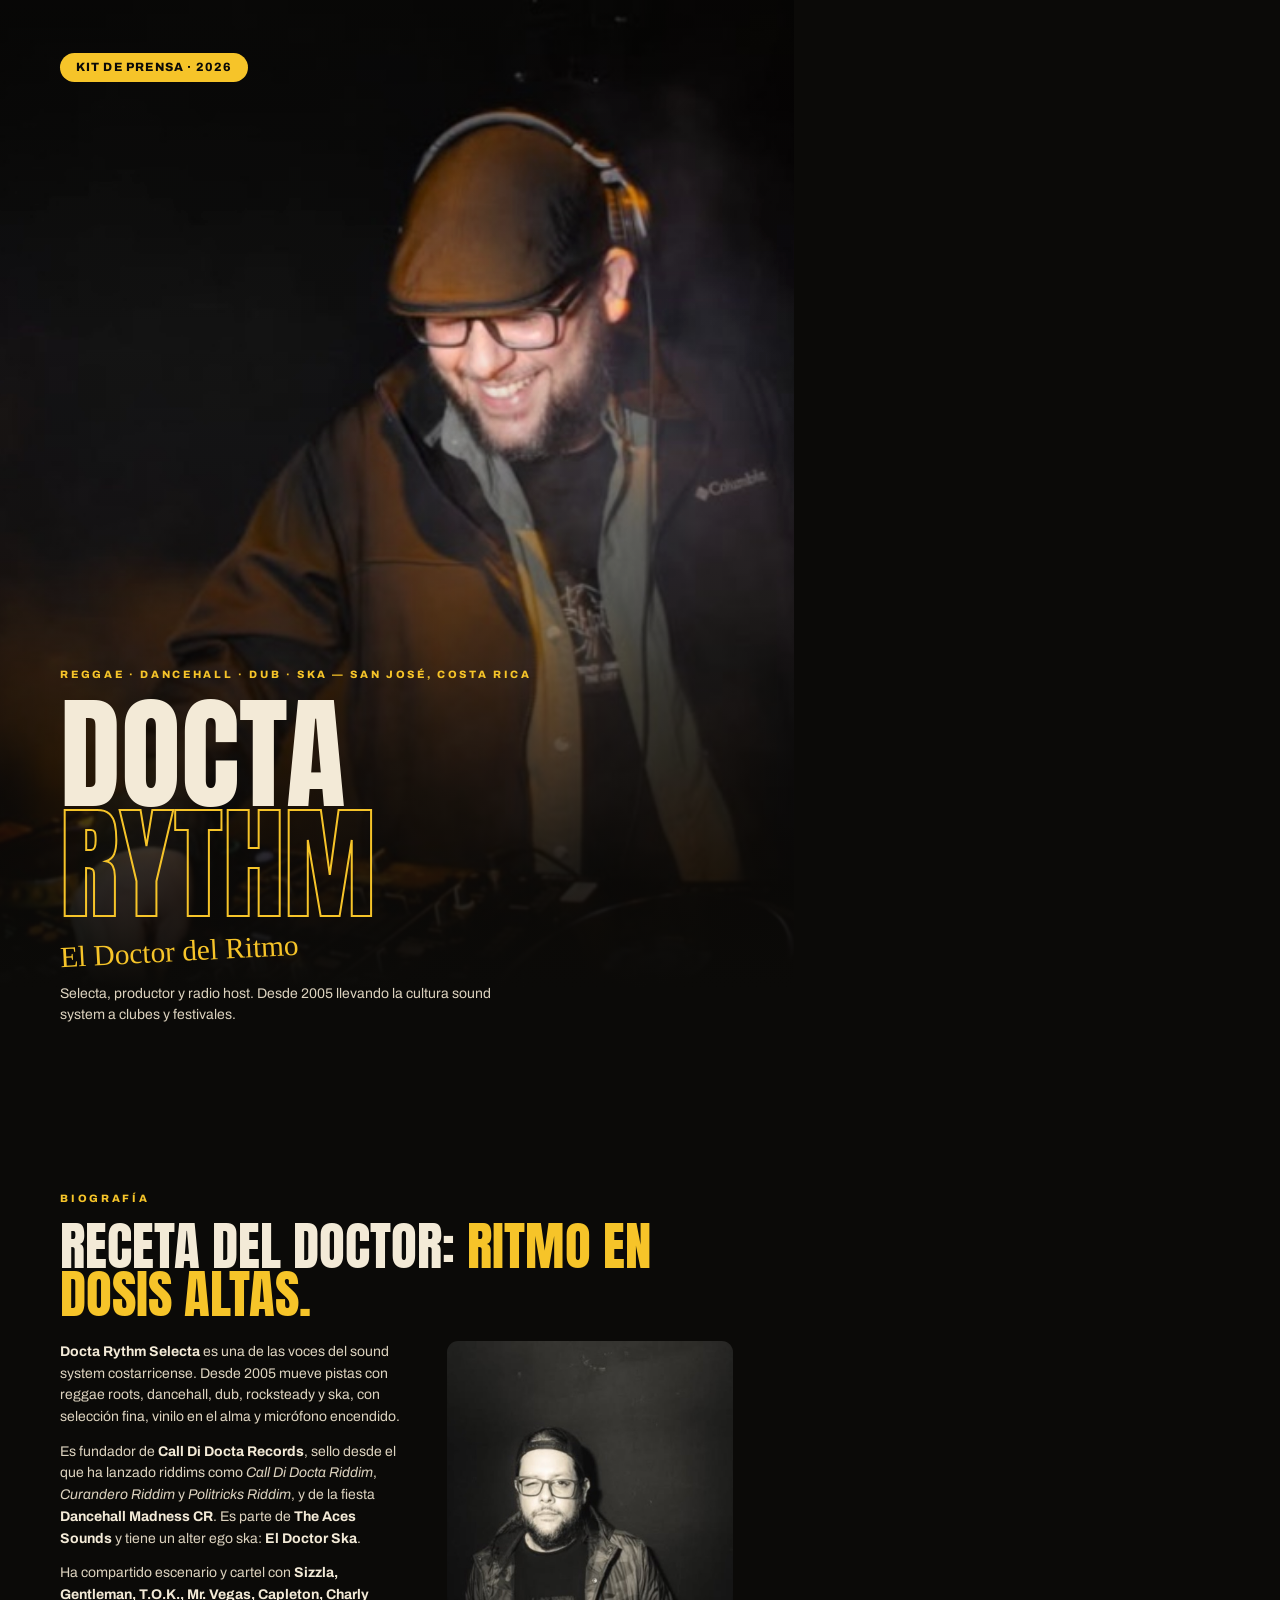
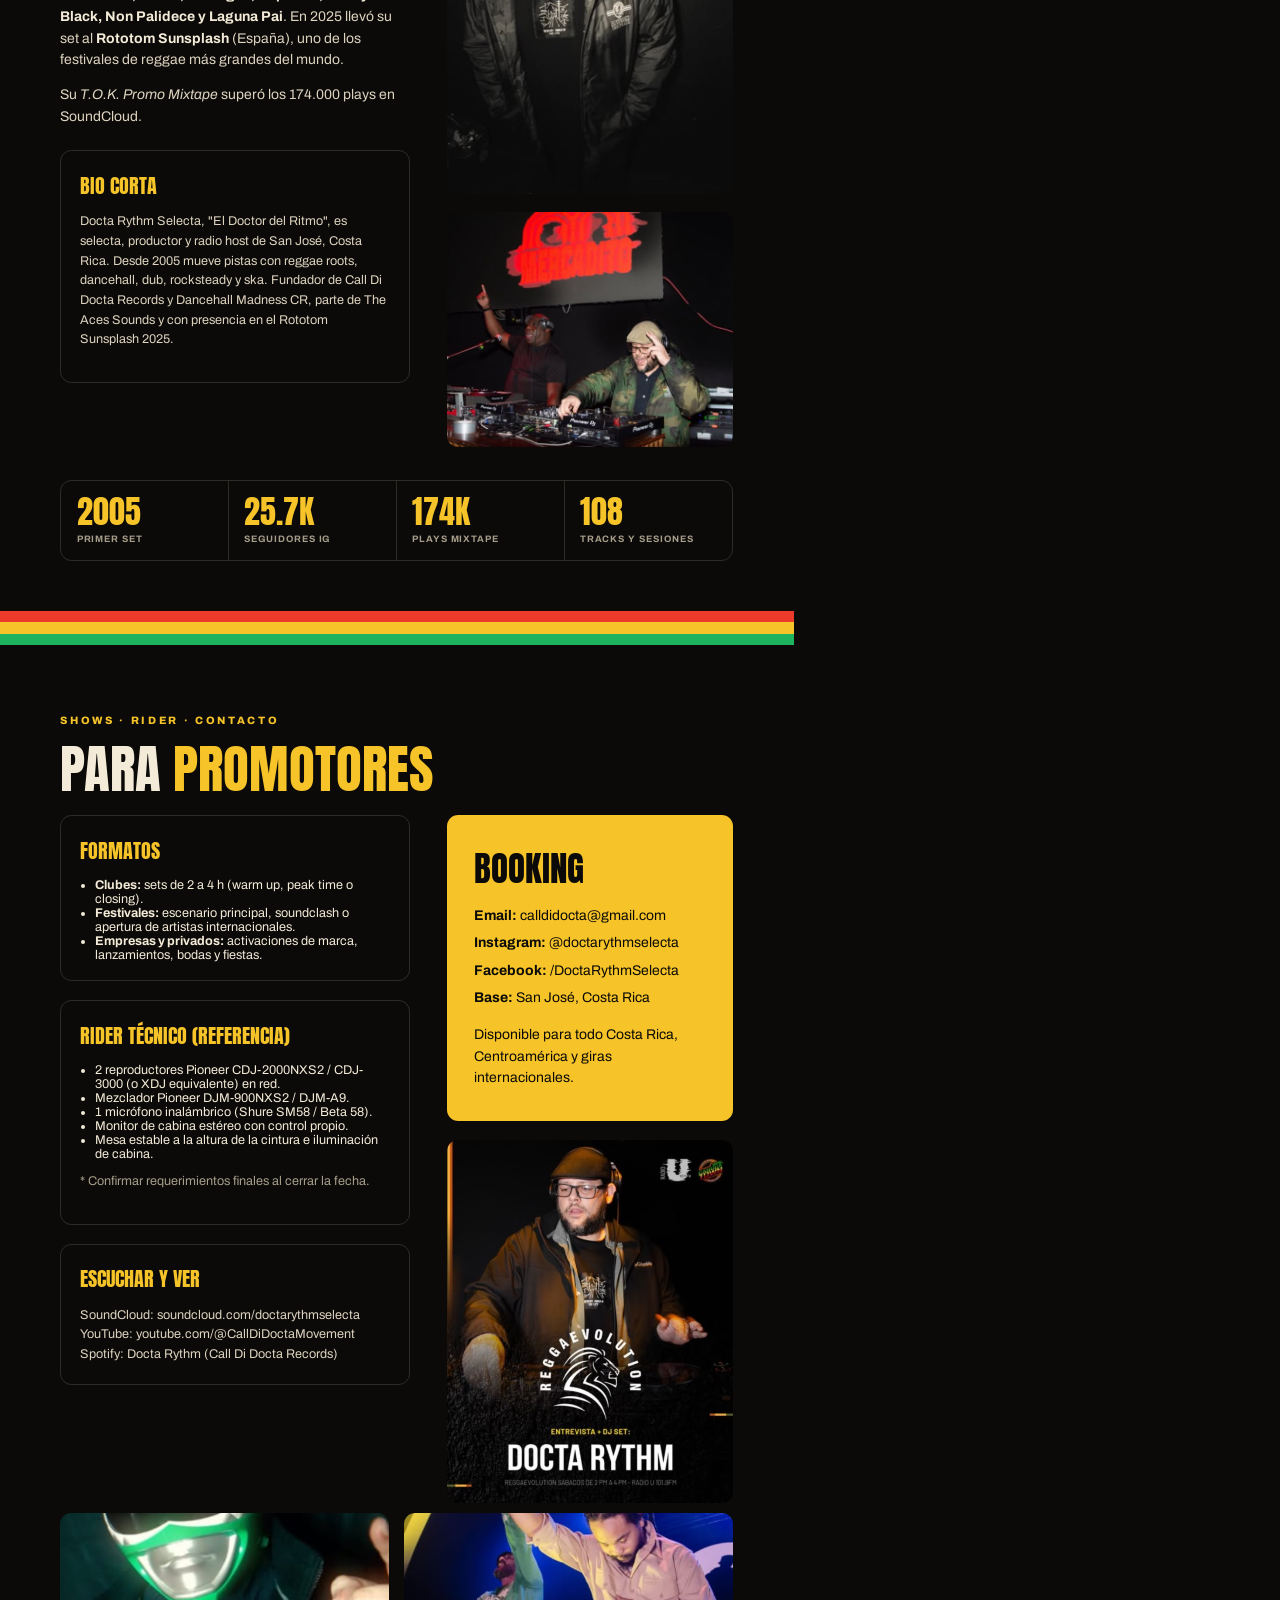
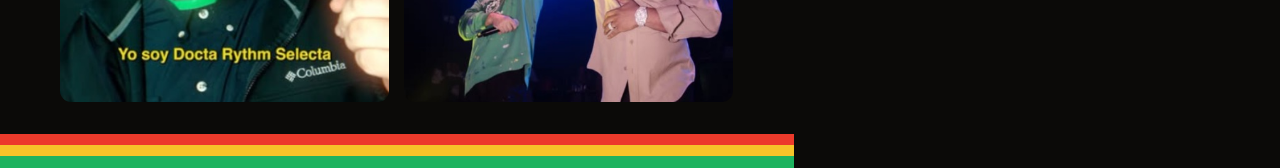
==== assets/press/presskit.html @ f3df2a55 "Sitio web Docta Rythm Selecta Landing para contrataciones: hero animado, bio, reproductor SoundCloud" ====
<!doctype html>
<html lang="es">
<head>
<meta charset="utf-8">
<title>Docta Rythm Selecta — Kit de prensa 2026</title>
<link href="https://fonts.googleapis.com/css2?family=Anton&family=Archivo:wdth,wght@62..125,400..900&family=Permanent+Marker&display=swap" rel="stylesheet">
<style>
  @page { size: A4; margin: 0; }
  :root { --ink:#0b0a08; --bone:#f3ead7; --gold:#f6c429; --green:#1db35f; --red:#ec3a2b; --muted:#a69d8a; }
  * { box-sizing: border-box; }
  body { margin: 0; font-family: "Archivo", sans-serif; color: var(--bone); background: var(--ink); -webkit-print-color-adjust: exact; print-color-adjust: exact; }
  .page { width: 210mm; height: 297mm; position: relative; overflow: hidden; page-break-after: always; background: var(--ink); }
  .stripes { position: absolute; left: 0; right: 0; bottom: 0; }
  .stripes i { display: block; height: 3mm; }
  .stripes i:nth-child(1){background:var(--red)} .stripes i:nth-child(2){background:var(--gold)} .stripes i:nth-child(3){background:var(--green)}
  h1, h2, .big { font-family: "Anton", sans-serif; font-weight: 400; text-transform: uppercase; margin: 0; line-height: .9; }
  .eyebrow { font-weight: 800; font-size: 8pt; letter-spacing: .25em; text-transform: uppercase; color: var(--gold); margin: 0 0 4mm; }
  .hand { font-family: "Permanent Marker", cursive; color: var(--gold); }
  p { font-size: 10.5pt; line-height: 1.55; color: #ddd3bf; margin: 0 0 3.5mm; }
  b, strong { color: var(--bone); }

  /* cover */
  .cover img { position: absolute; inset: 0; width: 100%; height: 100%; object-fit: cover; filter: contrast(1.05); }
  .cover::after { content: ""; position: absolute; inset: 0; background: linear-gradient(180deg, rgba(11,10,8,.5) 0%, rgba(11,10,8,0) 30%, rgba(11,10,8,.6) 62%, var(--ink) 88%); }
  .cover .txt { position: absolute; left: 16mm; right: 16mm; bottom: 22mm; z-index: 2; }
  .cover h1 { font-size: 92pt; }
  .cover h1 span { display: block; color: transparent; -webkit-text-stroke: 1.5pt var(--gold); }
  .cover .hand { font-size: 22pt; transform: rotate(-3deg); display: inline-block; margin: 4mm 0; }
  .cover .tag { position: absolute; top: 14mm; left: 16mm; z-index: 2; background: var(--gold); color: var(--ink); font-weight: 800; font-size: 9pt; padding: 2mm 4mm; border-radius: 20mm; letter-spacing: .1em; }

  .pad { padding: 18mm 16mm 22mm; }
  .grid2 { display: grid; grid-template-columns: 1.1fr .9fr; gap: 10mm; }
  .photo { width: 100%; border-radius: 3mm; object-fit: cover; }
  h2 { font-size: 40pt; margin-bottom: 6mm; }
  h2 em { font-style: normal; color: var(--gold); }
  .stats { display: grid; grid-template-columns: repeat(4, 1fr); gap: 0; border: .3mm solid rgba(243,234,215,.15); border-radius: 3mm; margin: 8mm 0; }
  .stats div { padding: 4mm; border-right: .3mm solid rgba(243,234,215,.15); }
  .stats div:last-child { border: 0; }
  .stats b { display: block; font-family: "Anton"; font-weight: 400; font-size: 24pt; color: var(--gold); line-height: 1; }
  .stats span { font-size: 7pt; text-transform: uppercase; letter-spacing: .1em; color: var(--muted); font-weight: 700; }
  .list { columns: 2; font-size: 10pt; padding-left: 4mm; margin: 0; }
  .list li { margin-bottom: 1.6mm; }
  .box { border: .3mm solid rgba(243,234,215,.15); border-radius: 3mm; padding: 5mm; margin-bottom: 5mm; }
  .box h3 { font-family: "Anton"; font-weight: 400; text-transform: uppercase; font-size: 15pt; margin: 0 0 3mm; color: var(--gold); }
  .box p, .box li { font-size: 9.5pt; }
  .box ul { margin: 0; padding-left: 4mm; }
  .contact { background: var(--gold); color: var(--ink); border-radius: 3mm; padding: 7mm; }
  .contact h3 { color: var(--ink); font-family: "Anton"; font-weight: 400; font-size: 26pt; text-transform: uppercase; margin: 0 0 3mm; }
  .contact p { color: var(--ink); margin: 0 0 1.5mm; font-size: 10.5pt; }
  .contact b { color: var(--ink); }
  .note { font-size: 7.5pt; color: var(--muted); }
  .photos3 { display: grid; grid-template-columns: repeat(2, 1fr); gap: 4mm; margin-top: 2mm; }
  .photos3 img { width: 100%; height: 50mm; object-fit: cover; border-radius: 3mm; }
</style>
</head>
<body>

<!-- 1. Portada -->
<section class="page cover">
  <img src="../img/decks-smile.jpg" alt="">
  <span class="tag">KIT DE PRENSA · 2026</span>
  <div class="txt">
    <p class="eyebrow">Reggae · Dancehall · Dub · Ska — San José, Costa Rica</p>
    <h1>Docta<span>Rythm</span></h1>
    <div class="hand">El Doctor del Ritmo</div>
    <p style="max-width:120mm">Selecta, productor y radio host. Desde 2005 llevando la cultura sound system a clubes y festivales.</p>
  </div>
  <div class="stripes"><i></i><i></i><i></i></div>
</section>

<!-- 2. Bio -->
<section class="page">
  <div class="pad">
    <p class="eyebrow">Biografía</p>
    <h2>Receta del doctor: <em>ritmo en dosis altas.</em></h2>
    <div class="grid2">
      <div>
        <p><strong>Docta Rythm Selecta</strong> es una de las voces del sound system costarricense. Desde 2005 mueve pistas con reggae roots, dancehall, dub, rocksteady y ska, con selección fina, vinilo en el alma y micrófono encendido.</p>
        <p>Es fundador de <strong>Call Di Docta Records</strong>, sello desde el que ha lanzado riddims como <em>Call Di Docta Riddim</em>, <em>Curandero Riddim</em> y <em>Politricks Riddim</em>, y de la fiesta <strong>Dancehall Madness CR</strong>. Es parte de <strong>The Aces Sounds</strong> y tiene un alter ego ska: <strong>El Doctor Ska</strong>.</p>
        <p>Ha compartido escenario y cartel con <strong>Sizzla, Gentleman, T.O.K., Mr. Vegas, Capleton, Charly Black, Non Palidece y Laguna Pai</strong>. En 2025 llevó su set al <strong>Rototom Sunsplash</strong> (España), uno de los festivales de reggae más grandes del mundo.</p>
        <p>Su <em>T.O.K. Promo Mixtape</em> superó los 174.000 plays en SoundCloud.</p>
        <div class="box" style="margin-top:6mm">
          <h3>Bio corta</h3>
          <p>Docta Rythm Selecta, "El Doctor del Ritmo", es selecta, productor y radio host de San José, Costa Rica. Desde 2005 mueve pistas con reggae roots, dancehall, dub, rocksteady y ska. Fundador de Call Di Docta Records y Dancehall Madness CR, parte de The Aces Sounds y con presencia en el Rototom Sunsplash 2025.</p>
        </div>
      </div>
      <div>
        <img class="photo" src="../img/portrait-bw.jpg" alt="" style="height:120mm">
        <img class="photo" src="../img/booth-mercadito.jpg" alt="" style="height:62mm;margin-top:4mm">
      </div>
    </div>
    <div class="stats">
      <div><b>2005</b><span>Primer set</span></div>
      <div><b>25.7K</b><span>Seguidores IG</span></div>
      <div><b>174K</b><span>Plays mixtape</span></div>
      <div><b>108</b><span>Tracks y sesiones</span></div>
    </div>
  </div>
  <div class="stripes"><i></i><i></i><i></i></div>
</section>

<!-- 3. Info técnica y contacto -->
<section class="page">
  <div class="pad">
    <p class="eyebrow">Shows · Rider · Contacto</p>
    <h2>Para <em>promotores</em></h2>
    <div class="grid2">
      <div>
        <div class="box">
          <h3>Formatos</h3>
          <ul>
            <li><b>Clubes:</b> sets de 2 a 4 h (warm up, peak time o closing).</li>
            <li><b>Festivales:</b> escenario principal, soundclash o apertura de artistas internacionales.</li>
            <li><b>Empresas y privados:</b> activaciones de marca, lanzamientos, bodas y fiestas.</li>
          </ul>
        </div>
        <div class="box">
          <h3>Rider técnico (referencia)</h3>
          <ul>
            <li>2 reproductores Pioneer CDJ-2000NXS2 / CDJ-3000 (o XDJ equivalente) en red.</li>
            <li>Mezclador Pioneer DJM-900NXS2 / DJM-A9.</li>
            <li>1 micrófono inalámbrico (Shure SM58 / Beta 58).</li>
            <li>Monitor de cabina estéreo con control propio.</li>
            <li>Mesa estable a la altura de la cintura e iluminación de cabina.</li>
          </ul>
          <p class="note" style="margin-top:3mm">* Confirmar requerimientos finales al cerrar la fecha.</p>
        </div>
        <div class="box">
          <h3>Escuchar y ver</h3>
          <p style="margin:0">SoundCloud: soundcloud.com/doctarythmselecta<br>YouTube: youtube.com/@CallDiDoctaMovement<br>Spotify: Docta Rythm (Call Di Docta Records)</p>
        </div>
      </div>
      <div>
        <div class="contact">
          <h3>Booking</h3>
          <p><b>Email:</b> calldidocta@gmail.com</p>
          <p><b>Instagram:</b> @doctarythmselecta</p>
          <p><b>Facebook:</b> /DoctaRythmSelecta</p>
          <p><b>Base:</b> San José, Costa Rica</p>
          <p style="margin-top:4mm">Disponible para todo Costa Rica, Centroamérica y giras internacionales.</p>
        </div>
        <img class="photo" src="../img/reggaevolution.jpg" alt="" style="height:96mm;margin-top:5mm">
      </div>
    </div>
    <div class="photos3">
      <img src="../img/green-ranger.jpg" alt="">
      <img src="../img/stage-live.jpg" alt="">
    </div>
  </div>
  <div class="stripes"><i></i><i></i><i></i></div>
</section>
</body>
</html>
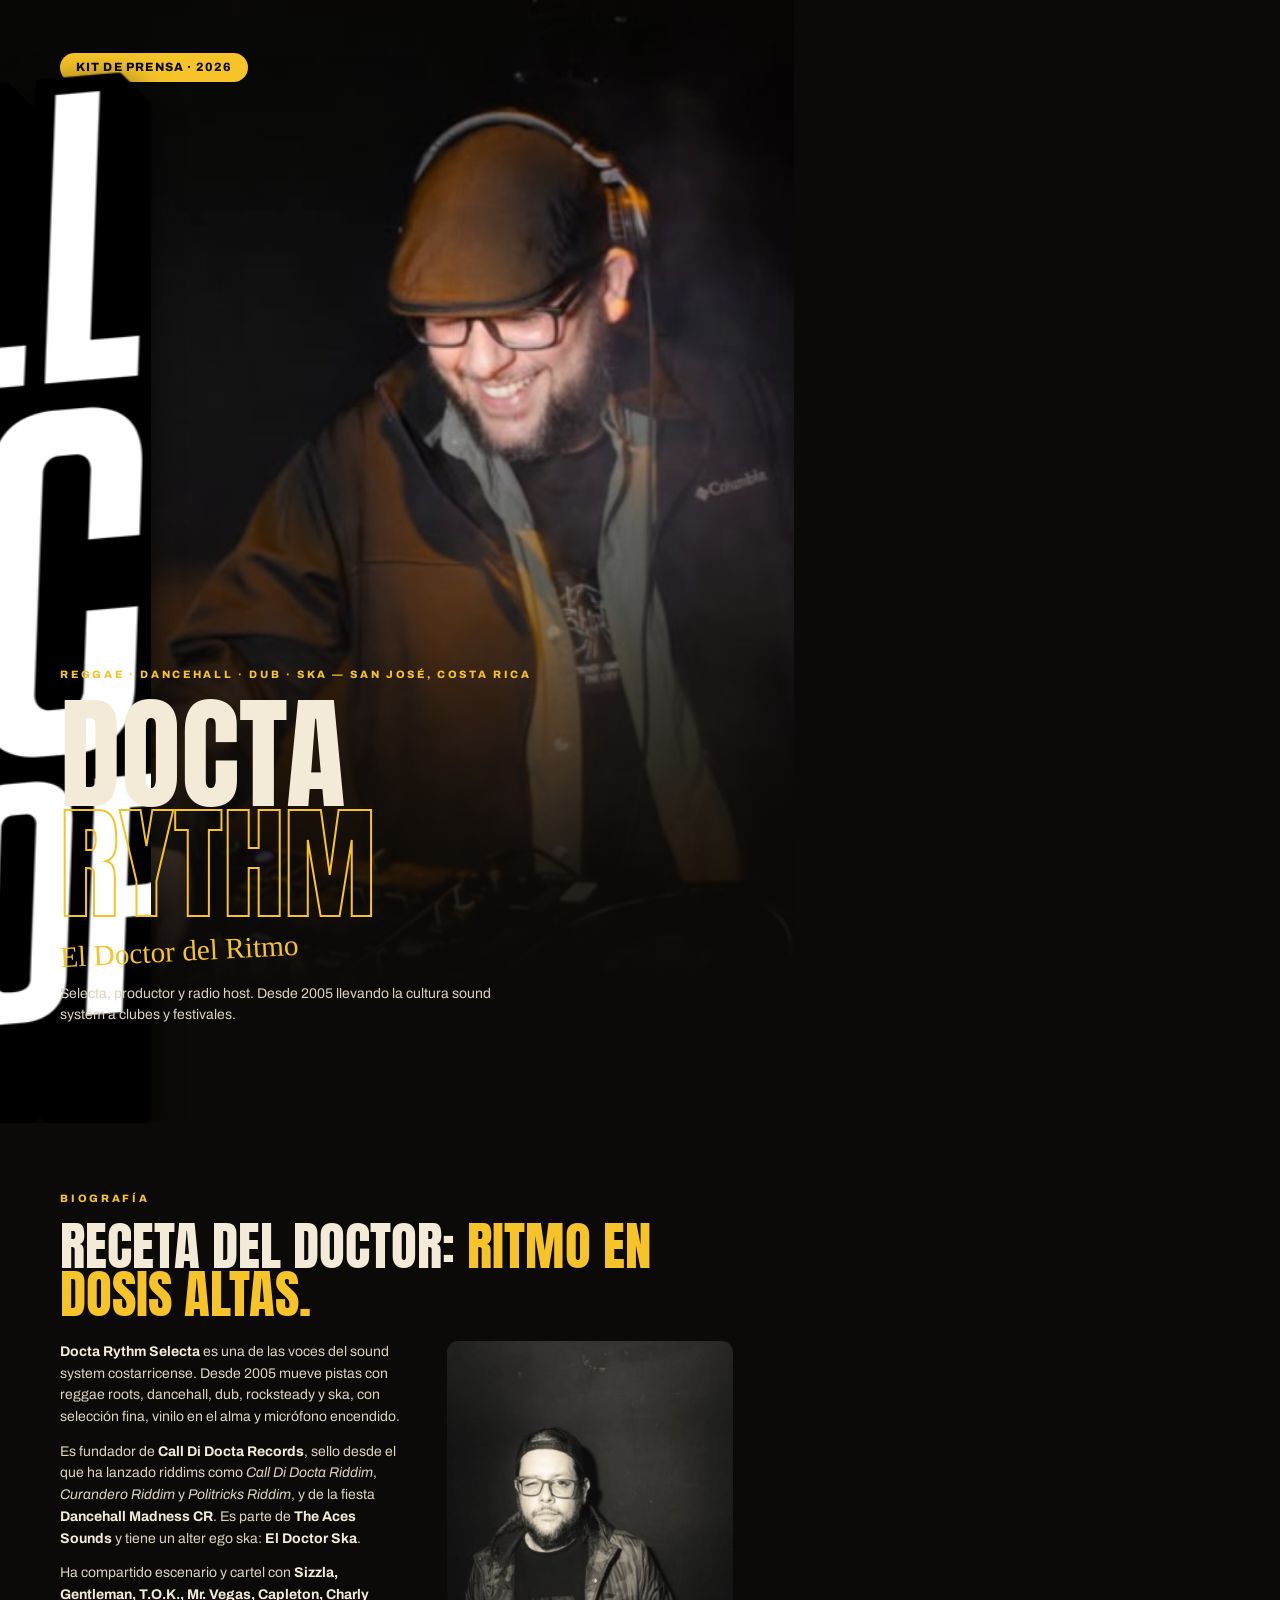
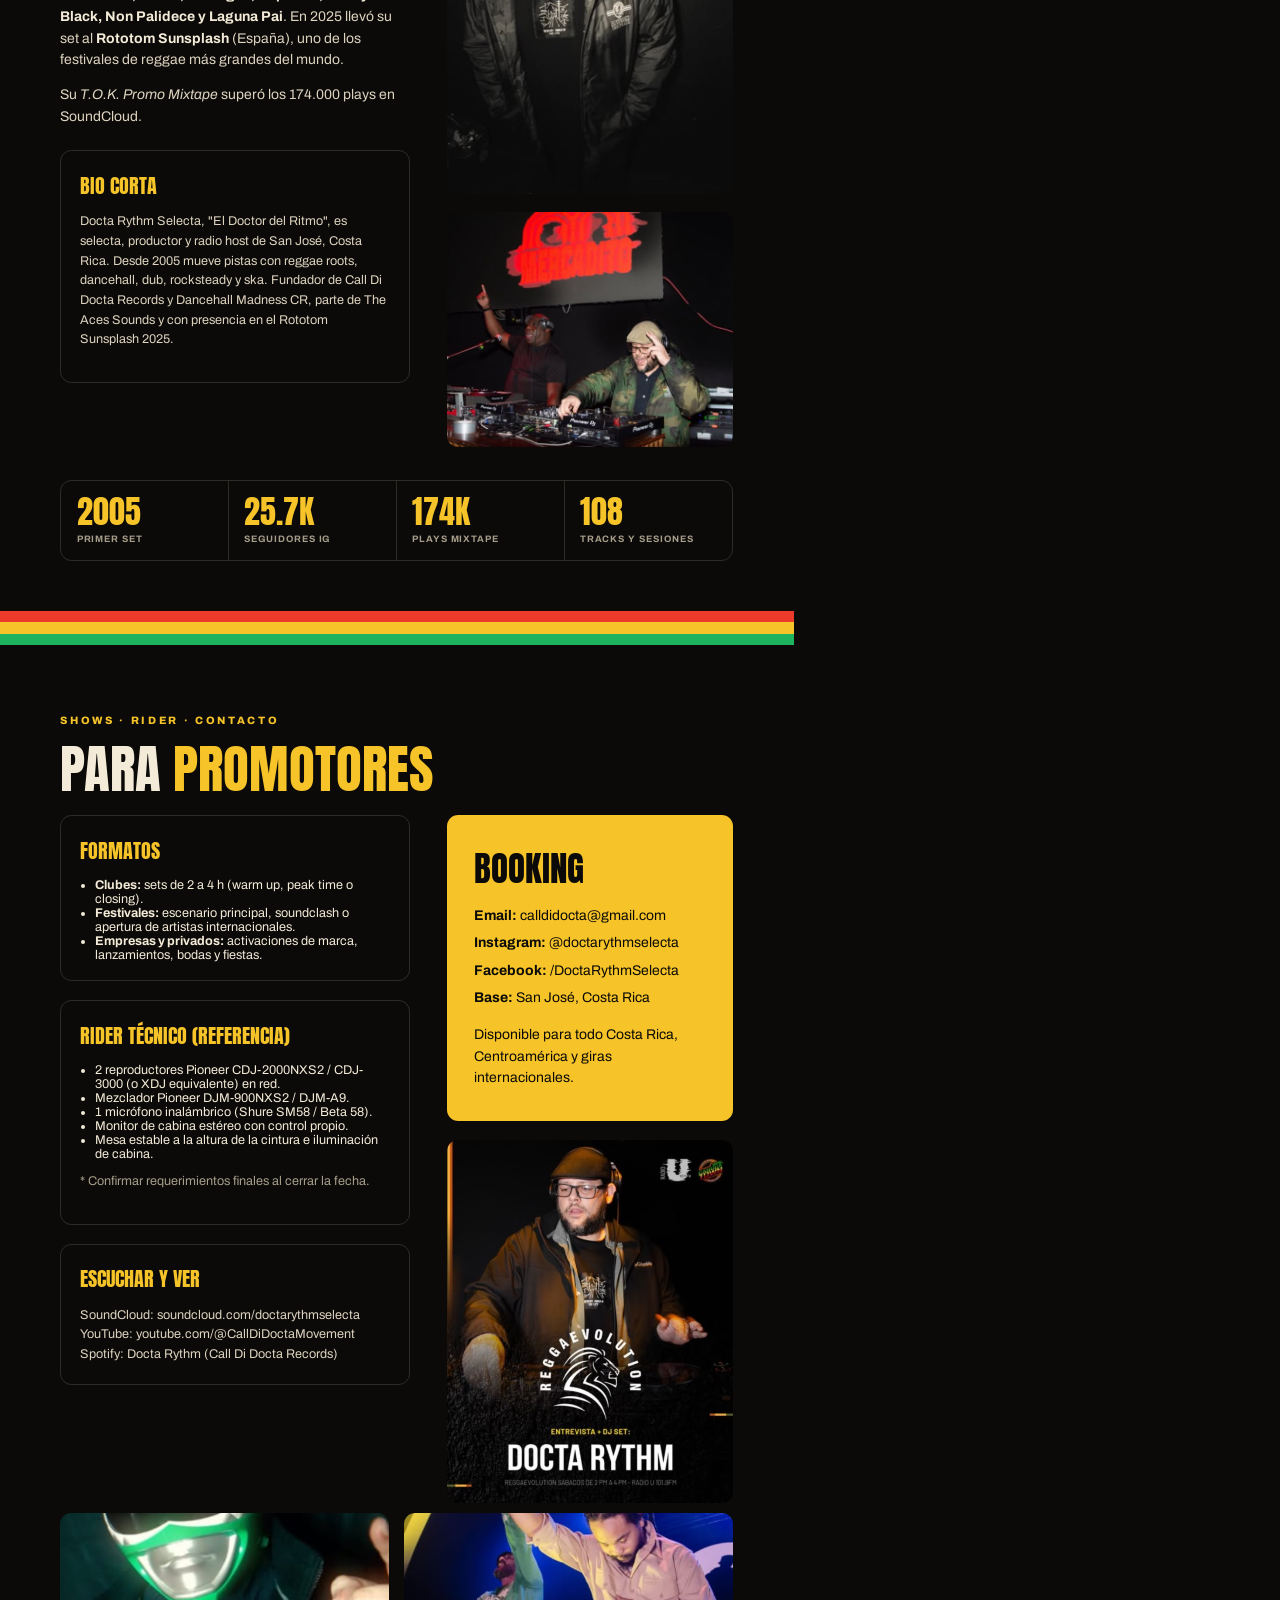
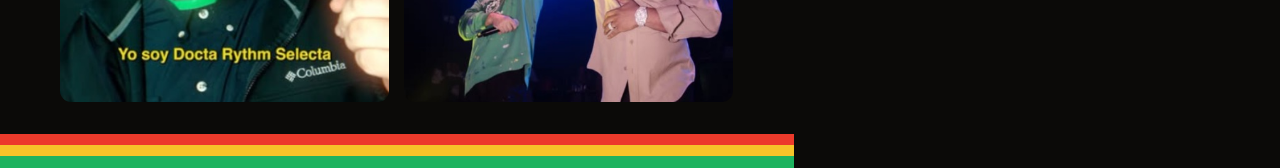
==== commit b29186a6: "Integrar logos de Call Di Docta Records Logo en navegación, footer, preloader, sticker en la bio y l" ====
--- a/assets/press/presskit.html
+++ b/assets/press/presskit.html
@@ -59,6 +59,7 @@
 <section class="page cover">
   <img src="../img/decks-smile.jpg" alt="">
   <span class="tag">KIT DE PRENSA · 2026</span>
+  <img src="../img/logo/logo.png" alt="" style="position:absolute;top:12mm;right:14mm;width:40mm;z-index:2;filter:drop-shadow(0 2mm 4mm rgba(0,0,0,.6))">
   <div class="txt">
     <p class="eyebrow">Reggae · Dancehall · Dub · Ska — San José, Costa Rica</p>
     <h1>Docta<span>Rythm</span></h1>
